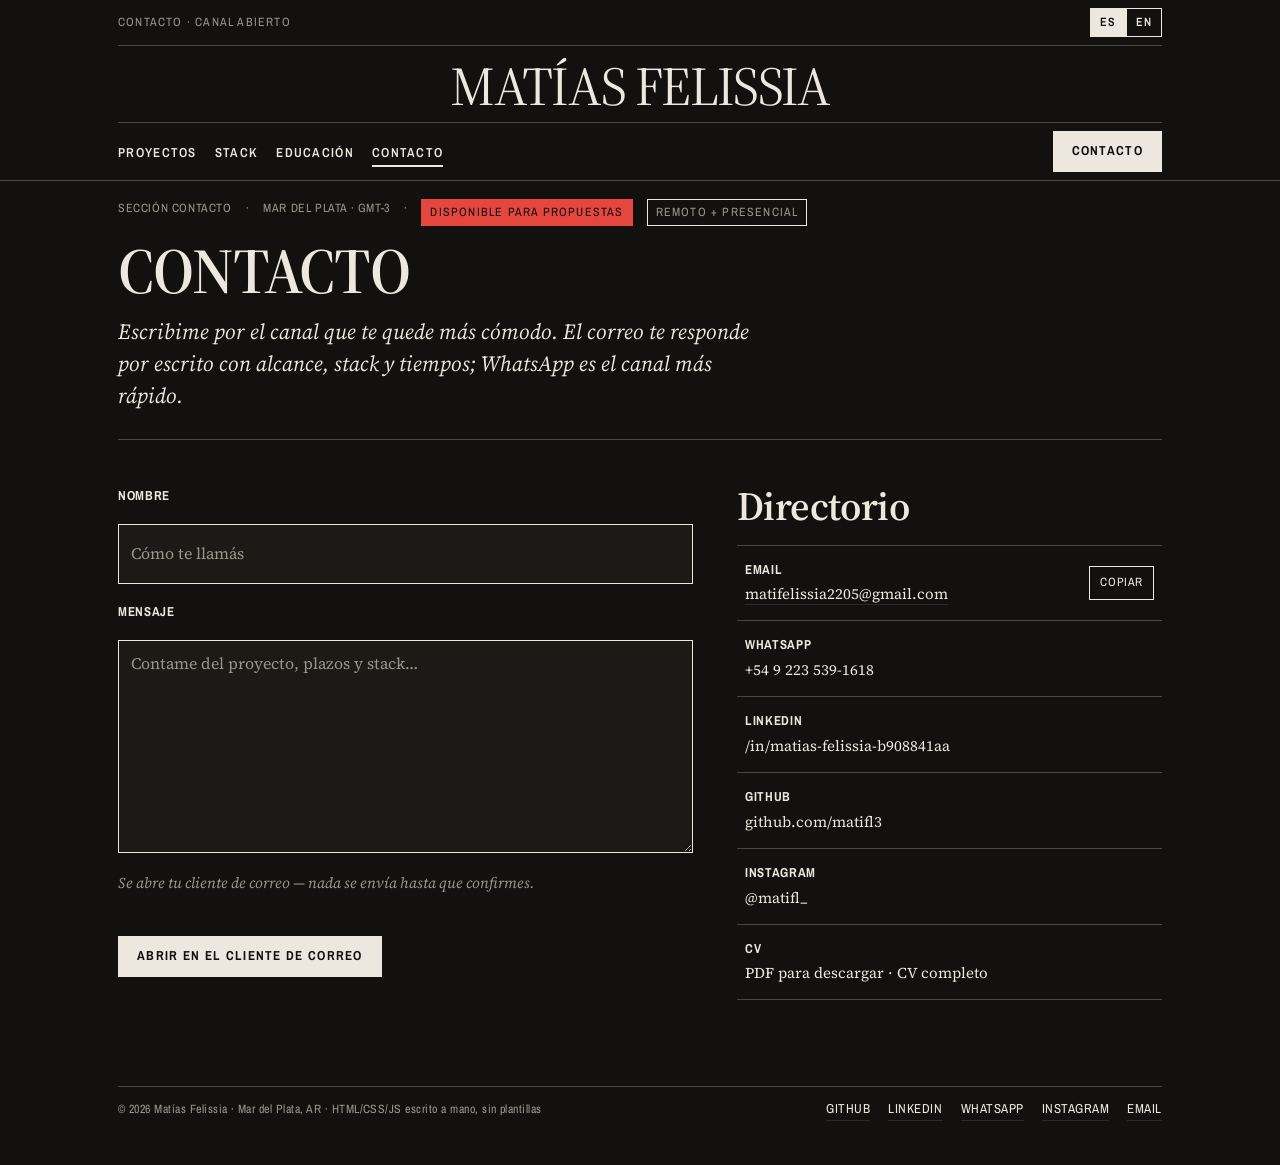
==== contacto.html @ 59209c0d "first commit" ====
﻿<!doctype html>
<html lang="es">
<head>
  <meta charset="utf-8">
  <meta name="viewport" content="width=device-width, initial-scale=1">
  <title>Contacto — Matías Felissia</title>
  <meta name="description" content="Contacto: email, WhatsApp, LinkedIn e Instagram de Matías Felissia, desarrollador fullstack en Mar del Plata.">
  <meta name="color-scheme" content="dark">
  <link rel="icon" href="data:image/svg+xml,%3Csvg xmlns='http://www.w3.org/2000/svg' viewBox='0 0 32 32'%3E%3Crect width='32' height='32' fill='%23e5473f'/%3E%3Ctext x='16' y='22' font-family='Arial,sans-serif' font-size='14' font-weight='900' text-anchor='middle' fill='%23160b0a'%3EMF%3C/text%3E%3C/svg%3E">
  <link rel="preload" href="assets/fonts/sourceseriflatin.woff2" as="font" type="font/woff2" crossorigin>
  <link rel="stylesheet" href="assets/css/press.css">
  <script src="assets/js/site.js" defer></script>
</head>
<body>
  <a class="skip" href="#main" data-en="Skip to content">Saltar al contenido</a>

  <header class="masthead">
    <div class="shell">
      <div class="masthead__folio">
        <p class="masthead__folio-note">
          <span data-en="Contact · channel open">Contacto · canal abierto</span>
        </p>
        <div class="lang" role="group" aria-label="Idioma / Language">
          <button type="button" class="lang__btn" data-lang="es" aria-pressed="true">ES</button>
          <button type="button" class="lang__btn" data-lang="en" aria-pressed="false">EN</button>
        </div>
      </div>

      <a class="masthead__name" href="index.html">Matías Felissia</a>

      <div class="masthead__bar">
        <nav aria-label="Principal">
          <ul class="nav">
            <li><a class="nav__link" href="index.html#proyectos" data-en="Projects">Proyectos</a></li>
            <li><a class="nav__link" href="index.html#stack" data-en="Stack">Stack</a></li>
            <li><a class="nav__link" href="index.html#educacion" data-en="Education">Educación</a></li>
            <li><a class="nav__link" href="contacto.html" aria-current="page" data-en="Contact">Contacto</a></li>
          </ul>
        </nav>
        <a class="btn btn--ink masthead__cta" href="contacto.html" aria-current="page" data-en="Contact">Contacto</a>
      </div>
    </div>
  </header>

  <main id="main" class="shell">
    <section class="storyhead" aria-labelledby="page-title">
      <p class="storyhead__meta">
        <span data-en="Contact section">Sección contacto</span>
        <span aria-hidden="true">·</span>
        <span data-en="Mar del Plata · GMT-3">Mar del Plata · GMT-3</span>
        <span aria-hidden="true">·</span>
        <span class="chip chip--live" data-en="Available for work">Disponible para propuestas</span>
        <span class="chip" data-en="Remote + on-site">Remoto + presencial</span>
      </p>

      <h1 class="storyhead__title" id="page-title" data-en="Contact">Contacto</h1>

      <p class="storyhead__deck" data-en="Write on whichever channel suits you. Email gets you a written reply with scope, stack and timeline; WhatsApp is the fastest way to reach me.">Escribime por el canal que te quede más cómodo. El correo te responde por escrito con alcance, stack y tiempos; WhatsApp es el canal más rápido.</p>
    </section>

    <section class="section section--flush">
      <div class="letters">
        <form class="form" id="composer">
          <div class="form__row">
            <label for="f-name" data-en="Name">Nombre</label>
            <input type="text" id="f-name" name="name" autocomplete="name" required data-en-ph="Your name" placeholder="Cómo te llamás">
          </div>
          <div class="form__row">
            <label for="f-msg" data-en="Message">Mensaje</label>
            <textarea id="f-msg" name="message" rows="7" required data-en-ph="Tell me about the project, deadline and stack…" placeholder="Contame del proyecto, plazos y stack…"></textarea>
          </div>
          <p class="form__hint" data-en="Opens your mail app — nothing is sent until you confirm.">Se abre tu cliente de correo — nada se envía hasta que confirmes.</p>
          <div>
            <button type="submit" class="btn btn--ink" data-en="Open in mail app">Abrir en el cliente de correo</button>
          </div>
        </form>

        <div>
          <h2 class="directory__title" data-en="Directory">Directorio</h2>

          <div class="directory">
            <div class="directory__row">
              <span>
                <span class="directory__name">Email</span>
                <span class="directory__link"><a href="mailto:matifelissia2205@gmail.com">matifelissia2205@gmail.com</a></span>
              </span>
              <button type="button" class="copybtn" data-copy="matifelissia2205@gmail.com">
                <span data-copy-label data-es-copied="Copiado" data-en-copied="Copied" data-en="Copy" data-en-label="Copy email address" aria-label="Copiar dirección de correo">Copiar</span>
              </button>
            </div>

            <a class="directory__row" href="https://wa.me/5492235391618" target="_blank" rel="noopener">
              <span>
                <span class="directory__name">WhatsApp</span>
                <span class="directory__link">+54 9 223 539-1618</span>
              </span>
            </a>

            <a class="directory__row" href="https://www.linkedin.com/in/matias-felissia-b908841aa/" target="_blank" rel="noopener">
              <span>
                <span class="directory__name">LinkedIn</span>
                <span class="directory__link">/in/matias-felissia-b908841aa</span>
              </span>
            </a>

            <a class="directory__row" href="https://github.com/matifl3" target="_blank" rel="noopener">
              <span>
                <span class="directory__name">GitHub</span>
                <span class="directory__link">github.com/matifl3</span>
              </span>
            </a>

            <a class="directory__row" href="https://www.instagram.com/matifl_/" target="_blank" rel="noopener">
              <span>
                <span class="directory__name">Instagram</span>
                <span class="directory__link">@matifl_</span>
              </span>
            </a>

            <a class="directory__row" href="assets/Curriculum Vitae - Matías Felissia.pdf" download>
              <span>
                <span class="directory__name">CV</span>
                <span class="directory__link" data-en="Downloadable PDF · full CV">PDF para descargar · CV completo</span>
              </span>
            </a>
          </div>
        </div>
      </div>
    </section>
  </main>

  <footer class="colophon">
    <div class="shell">
      <div class="colophon__inner">
        <p class="colophon__meta" data-en="© 2026 Matías Felissia · Mar del Plata, AR · hand-written HTML/CSS/JS, no templates">© 2026 Matías Felissia · Mar del Plata, AR · HTML/CSS/JS escrito a mano, sin plantillas</p>
        <nav class="colophon__links" aria-label="Redes">
          <a href="https://github.com/matifl3" target="_blank" rel="noopener">GitHub</a>
          <a href="https://www.linkedin.com/in/matias-felissia-b908841aa/" target="_blank" rel="noopener">LinkedIn</a>
          <a href="https://wa.me/5492235391618" target="_blank" rel="noopener">WhatsApp</a>
          <a href="https://www.instagram.com/matifl_/" target="_blank" rel="noopener">Instagram</a>
          <a href="mailto:matifelissia2205@gmail.com">Email</a>
        </nav>
      </div>
    </div>
  </footer>
</body>
</html>
---- assets/css/press.css ----
/* ==========================================================================
   NOCTURNO — press system
   Night-edition ground, warm ink, one signal-red spot.
   Faces: Source Serif 4 (display/reading), Archivo Narrow (labels).
   ========================================================================== */

/* ---------- Fonts ---------- */



@font-face {
  font-family: "Archivo Narrow";
  src: url("../fonts/archivonarrowlatin.woff2") format("woff2");
  font-weight: 400 700;
  font-style: normal;
  font-display: swap;
  unicode-range: U+0000-00FF, U+0131, U+0152-0153, U+02BB-02BC, U+02C6, U+02DA, U+02DC, U+0304, U+0308, U+0329, U+2000-206F, U+20AC, U+2122, U+2191, U+2193, U+2212, U+2215, U+FEFF, U+FFFD;
}
@font-face {
  font-family: "Archivo Narrow";
  src: url("../fonts/archivonarrowlatin-ext.woff2") format("woff2");
  font-weight: 400 700;
  font-style: normal;
  font-display: swap;
  unicode-range: U+0100-02BA, U+02BD-02C5, U+02C7-02CC, U+02CE-02D7, U+02DD-02FF, U+0304, U+0308, U+0329, U+1D00-1DBF, U+1E00-1E9F, U+1EF2-1EFF, U+2020, U+20A0-20AB, U+20AD-20C0, U+2113, U+2C60-2C7F, U+A720-A7FF;
}
@font-face {
  font-family: "Source Serif 4";
  src: url("../fonts/sourceseriflatin.woff2") format("woff2");
  font-weight: 200 900;
  font-style: normal;
  font-display: swap;
  unicode-range: U+0000-00FF, U+0131, U+0152-0153, U+02BB-02BC, U+02C6, U+02DA, U+02DC, U+0304, U+0308, U+0329, U+2000-206F, U+20AC, U+2122, U+2191, U+2193, U+2212, U+2215, U+FEFF, U+FFFD;
}
@font-face {
  font-family: "Source Serif 4";
  src: url("../fonts/sourceseriflatin-ext.woff2") format("woff2");
  font-weight: 200 900;
  font-style: normal;
  font-display: swap;
  unicode-range: U+0100-02BA, U+02BD-02C5, U+02C7-02CC, U+02CE-02D7, U+02DD-02FF, U+0304, U+0308, U+0329, U+1D00-1DBF, U+1E00-1E9F, U+1EF2-1EFF, U+2020, U+20A0-20AB, U+20AD-20C0, U+2113, U+2C60-2C7F, U+A720-A7FF;
}
@font-face {
  font-family: "Source Serif 4";
  src: url("../fonts/sourceseriflatin-italic.woff2") format("woff2");
  font-weight: 200 900;
  font-style: italic;
  font-display: swap;
  unicode-range: U+0000-00FF, U+0131, U+0152-0153, U+02BB-02BC, U+02C6, U+02DA, U+02DC, U+0304, U+0308, U+0329, U+2000-206F, U+20AC, U+2122, U+2191, U+2193, U+2212, U+2215, U+FEFF, U+FFFD;
}
@font-face {
  font-family: "Source Serif 4";
  src: url("../fonts/sourceseriflatin-ext-italic.woff2") format("woff2");
  font-weight: 200 900;
  font-style: italic;
  font-display: swap;
  unicode-range: U+0100-02BA, U+02BD-02C5, U+02C7-02CC, U+02CE-02D7, U+02DD-02FF, U+0304, U+0308, U+0329, U+1D00-1DBF, U+1E00-1E9F, U+1EF2-1EFF, U+2020, U+20A0-20AB, U+20AD-20C0, U+2113, U+2C60-2C7F, U+A720-A7FF;
}

/* ---------- Tokens ---------- */

:root {
  --paper: #121110;
  --paper-hi: #1b1a17;
  --ink: #ece8df;
  --ink-soft: #9b958a;
  --red: #e5473f;
  --red-deep: #f2564d;
  --rule: #4a473f;
  --rule-soft: #2b2925;

  --font-display: "Source Serif 4", Georgia, serif;
  --font-label: "Archivo Narrow", "Arial Narrow", sans-serif;
  --font-text: "Source Serif 4", Georgia, serif;

  --shell: 1140px;
  --pad: clamp(16px, 4vw, 48px);
  --ease: cubic-bezier(0.16, 1, 0.3, 1);
}

/* ---------- Base ---------- */

*,
*::before,
*::after {
  box-sizing: border-box;
}

html {
  color-scheme: dark;
  scrollbar-color: var(--ink) var(--paper);
}

body {
  margin: 0;
  background: var(--paper);
  color: var(--ink);
  font-family: var(--font-text);
  font-size: 1.0625rem;
  line-height: 1.6;
  font-variant-numeric: oldstyle-nums;
  text-rendering: optimizeLegibility;
}

img {
  max-width: 100%;
  height: auto;
  display: block;
}

h1, h2, h3, h4 {
  font-family: var(--font-display);
  font-weight: 600;
  line-height: 1.02;
  letter-spacing: -0.015em;
  text-wrap: balance;
  margin: 0;
}

p {
  margin: 0 0 1em;
}

a {
  color: inherit;
  text-decoration-color: var(--red);
  text-decoration-thickness: 1px;
  text-underline-offset: 3px;
}

a:hover {
  color: var(--red-deep);
}

strong, b {
  font-weight: 700;
}

::selection {
  background: var(--ink);
  color: var(--paper);
}

:focus-visible {
  outline: 2px solid var(--red-deep);
  outline-offset: 2px;
}

input,
textarea,
button {
  caret-color: var(--red-deep);
  font: inherit;
}

::-webkit-scrollbar {
  width: 12px;
  height: 12px;
}
::-webkit-scrollbar-track {
  background: var(--paper);
}
::-webkit-scrollbar-thumb {
  background: var(--ink);
  border: 3px solid var(--paper);
}

.skip {
  position: absolute;
  left: 8px;
  top: -48px;
  z-index: 10;
  background: var(--ink);
  color: var(--paper);
  font-family: var(--font-label);
  font-size: 0.8125rem;
  letter-spacing: 0.04em;
  text-transform: uppercase;
  padding: 8px 14px;
  text-decoration: none;
  transition: top 0.15s var(--ease);
}

.skip:focus {
  top: 8px;
}

.skip:hover {
  color: var(--paper);
}

.shell {
  max-width: var(--shell);
  margin: 0 auto;
  padding-left: var(--pad);
  padding-right: var(--pad);
}
/* ---------- Masthead ---------- */

.masthead {
  border-bottom: 1px solid var(--rule);
}

.masthead__folio {
  display: flex;
  flex-wrap: wrap;
  align-items: center;
  justify-content: space-between;
  gap: 8px 16px;
  padding-top: 8px;
  padding-bottom: 8px;
  border-bottom: 1px solid var(--rule);
  font-family: var(--font-label);
  font-size: 0.75rem;
  letter-spacing: 0.05em;
  text-transform: uppercase;
  font-variant-numeric: tabular-nums;
}

.masthead__folio-note {
  margin: 0;
  color: var(--ink-soft);
}

.masthead__name {
  display: block;
  margin: 0;
  padding: 14px 0 10px;
  font-family: var(--font-display);
  font-size: clamp(2.1rem, 7vw, 3.4rem);
  line-height: 0.96;
  letter-spacing: -0.03em;
  text-transform: uppercase;
  text-align: center;
  text-decoration: none;
  color: var(--ink);
}

a.masthead__name:hover {
  color: var(--red-deep);
}
.masthead__bar {
  display: flex;
  flex-wrap: wrap;
  align-items: center;
  gap: 8px 20px;
  padding-top: 8px;
  padding-bottom: 8px;
  border-top: 1px solid var(--rule);
}

.nav {
  display: flex;
  flex-wrap: wrap;
  gap: 4px 18px;
  list-style: none;
  margin: 0;
  padding: 0;
}

.nav__link {
  font-family: var(--font-label);
  font-size: 0.8125rem;
  letter-spacing: 0.04em;
  text-transform: uppercase;
  text-decoration: none;
  padding: 4px 0;
  border-bottom: 2px solid transparent;
}

.nav__link:hover {
  border-bottom-color: var(--red);
  color: var(--ink);
}

.nav__link[aria-current="page"] {
  border-bottom-color: var(--ink);
}

.lang {
  display: inline-flex;
  border: 1px solid var(--ink);
}

.lang__btn {
  appearance: none;
  background: transparent;
  border: 0;
  color: var(--ink);
  font-family: var(--font-label);
  font-size: 0.75rem;
  letter-spacing: 0.04em;
  padding: 4px 9px;
  cursor: pointer;
}

.lang__btn + .lang__btn {
  border-left: 1px solid var(--ink);
}

.lang__btn[aria-pressed="true"] {
  background: var(--ink);
  color: var(--paper);
}

.masthead__cta {
  margin-left: auto;
}

/* ---------- Buttons ---------- */

.btn {
  display: inline-block;
  font-family: var(--font-label);
  font-size: 0.8125rem;
  font-weight: 700;
  letter-spacing: 0.1em;
  text-transform: uppercase;
  text-decoration: none;
  padding: 9px 18px;
  border: 1px solid var(--ink);
  cursor: pointer;
  transition: background 0.12s var(--ease), color 0.12s var(--ease);
}

.btn--ink {
  background: var(--ink);
  color: var(--paper);
}

.btn--ink:hover {
  background: var(--red-deep);
  border-color: var(--red-deep);
  color: #160b0a;
}.btn--ghost {
  background: transparent;
  color: var(--ink);
}

.btn--ghost:hover {
  background: var(--ink);
  color: var(--paper);
}

/* ---------- Sections ---------- */

.section {
  padding-top: 56px;
  padding-bottom: 56px;
  border-bottom: 1px solid var(--rule);
}

.section--flush {
  border-bottom: 0;
  padding-top: 40px;
}

.directory__title {
  font-size: clamp(1.7rem, 4vw, 2.5rem);
  padding-bottom: 4px;
}

.section__head {
  display: flex;
  flex-wrap: wrap;
  align-items: baseline;
  justify-content: space-between;
  gap: 6px 24px;
  margin-bottom: 26px;
  padding-bottom: 10px;
  border-bottom: 1px solid var(--rule);
}

.section__title {
  font-size: clamp(1.7rem, 4vw, 2.5rem);
}

.section__note {
  margin: 0;
  font-style: italic;
  color: var(--ink-soft);
  max-width: 46ch;
}

/* ---------- Colophon ---------- */

.colophon {
  padding-top: 30px;
  padding-bottom: 44px;
}

.colophon__inner {
  display: flex;
  flex-wrap: wrap;
  align-items: baseline;
  justify-content: space-between;
  gap: 10px 28px;
  padding-top: 12px;
  border-top: 1px solid var(--rule);
}

.colophon__meta {
  margin: 0;
  font-family: var(--font-label);
  font-size: 0.75rem;
  letter-spacing: 0.04em;
  color: var(--ink-soft);
}

.colophon__links {
  display: flex;
  flex-wrap: wrap;
  gap: 6px 18px;
}

.colophon__links a {
  font-family: var(--font-label);
  font-size: 0.8125rem;
  letter-spacing: 0.04em;
  text-transform: uppercase;
  text-decoration: none;
  border-bottom: 1px solid var(--rule-soft);
}

.colophon__links a:hover {
  border-bottom-color: var(--red);
}

/* ---------- Story pages (projects) ---------- */

.crumbs {
  margin: 0;
  padding-top: 14px;
  font-family: var(--font-label);
  font-size: 0.75rem;
  letter-spacing: 0.05em;
  text-transform: uppercase;
  color: var(--ink-soft);
}

.crumbs a {
  text-decoration: none;
  border-bottom: 1px solid var(--rule-soft);
}

.crumbs a:hover {
  border-bottom-color: var(--red);
}

.crumbs span[aria-hidden] {
  padding: 0 6px;
  color: var(--rule-soft);
}

.storyhead {
  padding-top: 18px;
  padding-bottom: 26px;
  border-bottom: 1px solid var(--rule);
}

.storyhead__meta {
  display: flex;
  flex-wrap: wrap;
  gap: 6px 14px;
  margin: 0 0 12px;
  font-family: var(--font-label);
  font-size: 0.75rem;
  letter-spacing: 0.05em;
  text-transform: uppercase;
  color: var(--ink-soft);
}

.storyhead__meta .chip {
  margin: 0;
}

.storyhead__title {
  font-size: clamp(2rem, 6vw, 4rem);
  text-transform: uppercase;
  margin-bottom: 12px;
}

.storyhead__deck {
  font-size: clamp(1.1rem, 2.2vw, 1.35rem);
  font-style: italic;
  line-height: 1.5;
  max-width: 60ch;
  margin: 0;
}

.chip {
  display: inline-block;
  font-family: var(--font-label);
  font-size: 0.75rem;
  letter-spacing: 0.05em;
  text-transform: uppercase;
  font-variant-numeric: tabular-nums;
  padding: 3px 8px;
  border: 1px solid var(--ink);
}

.chip--live {
  background: var(--red);
  border-color: var(--red);
  color: #160b0a;
}
/* ---------- Ficha (facts table) ---------- */

.ficha {
  margin-top: 26px;
  border-top: 1px solid var(--rule);
  border-bottom: 1px solid var(--rule);
  padding: 6px 0;
}

.ficha__row {
  display: grid;
  grid-template-columns: 160px 1fr;
  gap: 6px 24px;
  padding: 10px 0;
  border-bottom: 1px solid var(--rule-soft);
}

.ficha__row:last-child {
  border-bottom: 0;
}

.ficha__key {
  font-family: var(--font-label);
  font-size: 0.8125rem;
  font-weight: 700;
  letter-spacing: 0.05em;
  text-transform: uppercase;
}

.ficha__val {
  font-variant-numeric: tabular-nums;
}

.ficha__val a {
  font-weight: 600;
}

/* ---------- Story body parts ---------- */

.parts {
  padding-top: 8px;
}

.part {
  padding-top: 34px;
}

.part h2 {
  font-size: clamp(1.5rem, 3.4vw, 2.1rem);
  text-transform: uppercase;
  padding-bottom: 8px;
  margin-bottom: 16px;
  border-bottom: 1px solid var(--rule);
}

.part ul {
  margin: 0;
  padding-left: 1.2em;
}

.part li {
  margin-bottom: 8px;
}

.part li::marker {
  color: var(--red-deep);
}

/* ---------- Plates (screenshots) ---------- */

.plates__grid {
  display: grid;
  grid-template-columns: repeat(3, 1fr);
  gap: 26px 24px;
}

.plate {
  margin: 0;
}

.plate__shot {
  border: 1px solid var(--ink);
  background: var(--paper-hi);
  overflow: hidden;
}

.plate figcaption {
  margin-top: 6px;
  font-family: var(--font-label);
  font-size: 0.75rem;
  letter-spacing: 0.04em;
  color: var(--ink-soft);
}

.plate figcaption b {
  color: var(--red-deep);
}

.plate__shot--diagram {
  padding: 14px;
  overflow-x: auto;
}

.plate__shot--diagram svg {
  display: block;
  min-width: 680px;
}

/* ---------- Client cards (freelance) ---------- */

.clients__grid {
  display: grid;
  grid-template-columns: repeat(2, 1fr);
  gap: 24px;
}

.client {
  margin: 0;
  padding: 18px;
  border: 1px solid var(--ink);
  background: var(--paper-hi);
}

.client__status {
  margin: 0 0 8px;
  font-family: var(--font-label);
  font-size: 0.75rem;
  font-weight: 700;
  letter-spacing: 0.05em;
  text-transform: uppercase;
  color: var(--red-deep);
}

.client h3 {
  font-size: 1.5rem;
  text-transform: uppercase;
  margin-bottom: 6px;
}

.client p {
  font-size: 1rem;
  margin-bottom: 10px;
}

.client .actions {
  padding-top: 4px;
  gap: 8px;
}

/* ---------- Actions + pager ---------- */

.actions {
  display: flex;
  flex-wrap: wrap;
  gap: 10px;
  padding-top: 34px;
}

.pager {
  display: grid;
  grid-template-columns: 1fr 1fr;
  gap: 1px;
  margin-top: 44px;
  background: var(--rule);
  border-top: 1px solid var(--rule);
  border-bottom: 1px solid var(--rule);
}

.pager a {
  display: block;
  background: var(--paper);
  padding: 16px 18px;
  text-decoration: none;
  transition: background 0.12s var(--ease), color 0.12s var(--ease);
}

.pager a:hover {
  background: var(--ink);
  color: var(--paper);
}

.pager a:last-child {
  text-align: right;
}

.pager__label {
  display: block;
  font-family: var(--font-label);
  font-size: 0.75rem;
  letter-spacing: 0.05em;
  text-transform: uppercase;
  color: var(--ink-soft);
  margin-bottom: 4px;
}

.pager a:hover .pager__label {
  color: var(--paper-hi);
}

.pager__name {
  display: block;
  font-family: var(--font-display);
  font-size: 1.3rem;
  text-transform: uppercase;
}

.pager__pos {
  color: var(--red-deep);
  font-variant-numeric: tabular-nums;
}

.pager a:hover .pager__pos {
  color: #160b0a;
}

/* ---------- Contact page ---------- */

.letters {
  display: grid;
  grid-template-columns: 1.15fr 0.85fr;
  gap: 44px;
  padding-top: 6px;
}

.form {
  display: grid;
  gap: 18px;
}

.form__row {
  display: grid;
  gap: 6px;
}

.form__row label {
  font-family: var(--font-label);
  font-size: 0.8125rem;
  font-weight: 700;
  letter-spacing: 0.05em;
  text-transform: uppercase;
}

.form__row input,
.form__row textarea {
  background: var(--paper-hi);
  border: 1px solid var(--ink);
  color: var(--ink);
  padding: 10px 12px;
  font-family: var(--font-text);
  font-size: 1rem;
}

.form__row input::placeholder,
.form__row textarea::placeholder {
  color: var(--ink-soft);
  opacity: 1;
}

.form__hint {
  font-style: italic;
  color: var(--ink-soft);
  font-size: 0.9375rem;
  margin: 0;
}

.directory {
  border-top: 1px solid var(--rule);
  margin-top: 14px;
}

.directory__row {
  display: flex;
  flex-wrap: wrap;
  align-items: center;
  justify-content: space-between;
  gap: 8px 16px;
  padding: 14px 8px;
  border-bottom: 1px solid var(--rule);
  text-decoration: none;
  color: var(--ink);
  transition: background 0.12s var(--ease), color 0.12s var(--ease);
}

a.directory__row:hover,
a.directory__row:focus-visible {
  background: var(--ink);
  color: var(--paper);
  outline-offset: -2px;
}

a.directory__row:hover .directory__link,
a.directory__row:focus-visible .directory__link {
  color: var(--paper-hi);
}

.directory__name {
  display: block;
  font-family: var(--font-label);
  font-size: 0.8125rem;
  font-weight: 700;
  letter-spacing: 0.05em;
  text-transform: uppercase;
  margin: 0 0 2px;
}

.directory__link {
  display: block;
  font-size: 0.9375rem;
  word-break: break-all;
}

.directory__link a {
  text-decoration: none;
  border-bottom: 1px solid var(--rule-soft);
}

.directory__link a:hover {
  border-bottom-color: var(--red);
}

.copybtn {
  appearance: none;
  background: transparent;
  border: 1px solid var(--ink);
  font-family: var(--font-label);
  font-size: 0.75rem;
  letter-spacing: 0.05em;
  text-transform: uppercase;
  padding: 6px 10px;
  cursor: pointer;
  color: var(--ink);
}

.copybtn:hover {
  background: var(--ink);
  color: var(--paper);
}

.copybtn.is-copied {
  background: var(--red);
  border-color: var(--red);
  color: #160b0a;
}

/* ---------- Responsive ---------- */

@media (max-width: 980px) { .plates__grid {
    grid-template-columns: repeat(2, 1fr);
  }

  .letters {
    grid-template-columns: 1fr;
    gap: 34px;
  }
}

@media (max-width: 720px) {
  .masthead__cta {
    margin-left: 0;
  }  .ficha__row {
    grid-template-columns: 1fr;
    gap: 2px;
  }  .plates__grid {
    grid-template-columns: 1fr;
  }

  .clients__grid {
    grid-template-columns: 1fr;
  }

  .pager {
    grid-template-columns: 1fr;
  }

  .pager a:last-child {
    text-align: left;
  }

  .section {
    padding-top: 40px;
    padding-bottom: 40px;
  }
}

@media (max-width: 560px) {
  .nav {
    gap: 2px 14px;
  }
}

/* ---------- The one authored moment: the press run ---------- */

ia (prefers-reduced-motion: reduce) {
  *,
  *::before,
  *::after {
    animation-duration: 0.001s !important;
    animation-delay: 0s !important;
    transition-duration: 0.001s !important;
  }
}

/* ---------- Nocturno: label voice ---------- */

.masthead__folio, .masthead__folio-note, .nav__link, .lang__btn, .pager__label, .chip, .skip {
  letter-spacing: 0.1em;
}

.nav__link, .lang__btn {
  font-weight: 600;
}
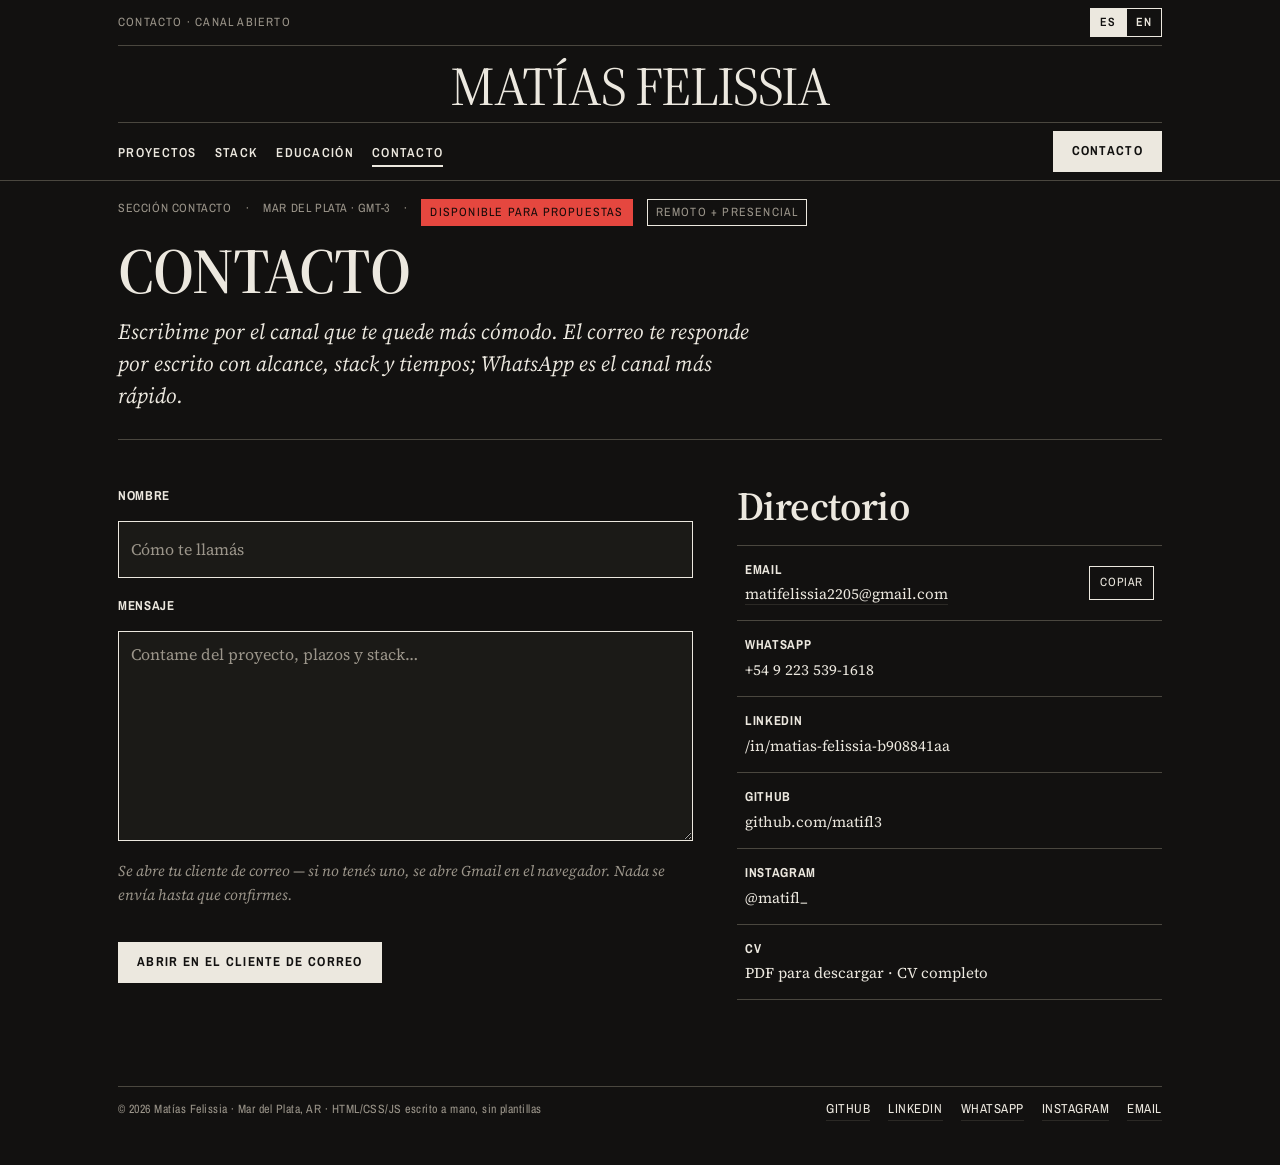
==== commit 735fedca: "actualizacion en email" ====
--- a/contacto.html
+++ b/contacto.html
@@ -69,7 +69,7 @@
             <label for="f-msg" data-en="Message">Mensaje</label>
             <textarea id="f-msg" name="message" rows="7" required data-en-ph="Tell me about the project, deadline and stack…" placeholder="Contame del proyecto, plazos y stack…"></textarea>
           </div>
-          <p class="form__hint" data-en="Opens your mail app — nothing is sent until you confirm.">Se abre tu cliente de correo — nada se envía hasta que confirmes.</p>
+          <p class="form__hint" data-en="Opens your mail app — Gmail in the browser if your device has no mail client. Nothing is sent until you confirm.">Se abre tu cliente de correo — si no tenés uno, se abre Gmail en el navegador. Nada se envía hasta que confirmes.</p>
           <div>
             <button type="submit" class="btn btn--ink" data-en="Open in mail app">Abrir en el cliente de correo</button>
           </div>
